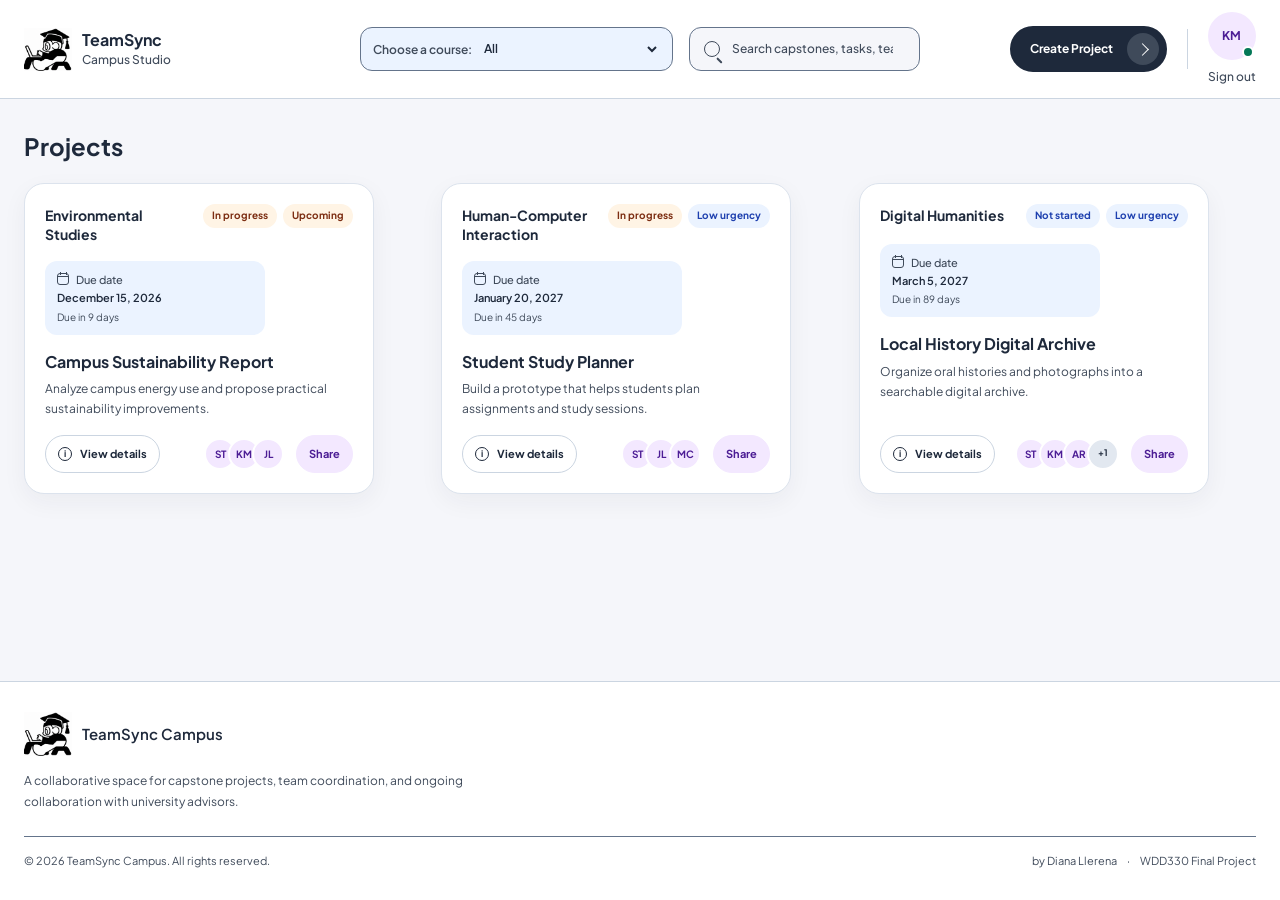
==== src/index.html @ c43d5495 "Set up project structure and render dynamic dashboard cards" ====
<!DOCTYPE html>
<html lang="en">

<head>
   <meta charset="UTF-8">
   <meta name="viewport" content="width=device-width, initial-scale=1.0">
   <title>Home | Team Sync</title>
   <meta name="theme-color" content="#f5f6fa">
   <link rel="preconnect" href="https://fonts.googleapis.com">
   <link rel="preconnect" href="https://fonts.gstatic.com" crossorigin>
   <link href="https://fonts.googleapis.com/css2?family=Plus+Jakarta+Sans:wght@400;500;600;700;800&display=swap"
      rel="stylesheet">
   <link rel="stylesheet" href="css/styles.css">
   <script type="module" src="./js/main.js"></script>
</head>

<body>
   <header class="site-header" id="site-header"></header>

   <main class="site-main" id="main-content"></main>

   <footer class="site-footer" id="site-footer"></footer>
</body>

</html>
---- src/css/styles.css ----
:root {
    color-scheme: light;
    --color-surface: #FFFFFF;
    --color-canvas: #F5F6FA;
    --color-text: #1E293B;
    --color-text-muted: #3F4A5A;
    --color-control-border: #64748B;
    --color-divider: #CBD5E1;
    --color-accent: #1E40AF;
    --color-accent-soft: #EBF3FF;
    --color-avatar: #F3E8FF;
    --color-avatar-text: #4C1D95;
    --color-online: #047857;
    --color-progress-bg: #FFF4E5;
    --color-progress-text: #7C2D12;
    --color-completed-bg: #E6F8F3;
    --color-completed-text: #064E3B;
    --color-review-bg: #FCE8F3;
    --color-review-text: #581C87;
    --color-overdue-bg: #FEE2E2;
    --color-overdue-text: #7F1D1D;
    --font-interface: "Plus Jakarta Sans", sans-serif;
}

* {
    box-sizing: border-box;
}

body {
    display: flex;
    flex-direction: column;
    min-height: 100vh;
    min-height: 100svh;
    margin: 0;
    background: var(--color-canvas);
    color: var(--color-text);
    font-size: 14px;
    line-height: 1.6;
    font-family: var(--font-interface);
}

.site-header {
    color: var(--color-text);
    background: var(--color-surface);
    font-family: var(--font-interface);
    border-bottom: 1px solid var(--color-divider);

    .header-container {
        display: grid;
        grid-template-columns: minmax(190px, 1fr) minmax(320px, 1.8fr) minmax(210px, 1fr);
        align-items: center;
        gap: 24px;
        width: 100%;
        max-width: 1600px;
        min-height: 80px;
        margin: 0 auto;
        padding: 12px 24px;
    }

    .header-left,
    .header-center,
    .header-right,
    .brand-link,
    .brand-info,
    .course-selector,
    .search-bar,
    .btn-primary-pill {
        display: flex;
        align-items: center;
    }

    .brand-link {
        gap: 10px;
        color: var(--color-text);
        text-decoration: none;

        &:focus-visible {
            outline: 3px solid var(--color-accent);
            outline-offset: 3px;
        }
    }

    .brand-logo {
        display: block;
        width: 48px;
        height: 48px;
        flex: 0 0 auto;
        object-fit: contain;
    }

    .brand-info {
        flex-direction: column;
        align-items: flex-start;
        gap: 2px;
    }

    .brand-name {
        color: var(--color-text);
        font-size: 16px;
        font-weight: 700;
        line-height: 1.25;
    }

    .brand-subtitle {
        color: var(--color-text-muted);
        font-size: 12px;
        font-weight: 500;
        line-height: 1.4;
    }

    .header-center {
        min-width: 0;
        gap: 16px;
    }

    .course-selector {
        position: relative;
        flex: 0 0 auto;
        gap: 8px;
        min-height: 44px;
        padding: 0 12px;
        border: 1px solid var(--color-control-border);
        border-radius: 12px;
        background: var(--color-accent-soft);

        label {
            color: var(--color-text-muted);
            font-size: 12px;
            font-weight: 600;
        }

        select {
            max-width: 180px;
            min-height: 40px;
            padding: 0 20px 0 0;
            border: 0;
            color: var(--color-text);
            background: transparent;
            font: 600 12px/1.4 var(--font-interface);
            cursor: pointer;
        }
        
        select:focus {
            outline: none;
        }
    }

    .term-status-dot,
    .online-status-dot {
        display: block;
        width: 9px;
        height: 9px;
        flex: 0 0 auto;
        border: 2px solid var(--color-surface);
        border-radius: 50%;
        background: var(--color-online);
    }

    .search-bar {
        min-width: 0;
        min-height: 44px;
        flex: 1 1 auto;
        gap: 12px;
        padding: 0 14px;
        border: 1px solid var(--color-control-border);
        border-radius: 12px;
        background: var(--color-canvas);

        &:focus-within {
            border-color: var(--color-accent);
            box-shadow: 0 0 0 2px var(--color-accent-soft);
        }

        .icon-search {
            position: relative;
            display: block;
            width: 16px;
            height: 16px;
            flex: 0 0 16px;
            border: 1.8px solid var(--color-text-muted);
            border-radius: 50%;

            &::after {
                position: absolute;
                right: -5px;
                bottom: -3px;
                width: 7px;
                height: 1.8px;
                border-radius: 2px;
                background: var(--color-text-muted);
                content: "";
                transform: rotate(45deg);
                transform-origin: left center;
            }
        }

        input {
            width: 100%;
            min-width: 0;
            min-height: 40px;
            padding: 0;
            border: 0;
            outline: 0;
            color: var(--color-text);
            background: transparent;
            font: 500 12px/1.5 var(--font-interface);

            &::placeholder {
                color: var(--color-text-muted);
                opacity: 1;
            }
        }
    }

    .header-right {
        justify-content: flex-end;
        gap: 20px;
    }

    .btn-primary-pill {
        justify-content: space-between;
        gap: 14px;
        min-height: 46px;
        padding: 5px 6px 5px 18px;
        border: 2px solid var(--color-text);
        border-radius: 999px;
        color: var(--color-surface);
        background: var(--color-text);
        font: 700 12px/1.4 var(--font-interface);
        cursor: pointer;
        transition: background-color 160ms ease, border-color 160ms ease, transform 160ms ease;

        &:hover {
            border-color: #0F172A;
            background: #0F172A;
        }

        &:active {
            transform: translateY(1px);
        }

        &:focus-visible {
            outline: 3px solid var(--color-accent);
            outline-offset: 3px;
        }

        .btn-arrow-circle {
            display: grid;
            width: 32px;
            height: 32px;
            flex: 0 0 32px;
            place-items: center;
            border-radius: 50%;
            background: #3F4A5A;

            .icon-arrow {
                width: 9px;
                height: 9px;
                border-top: 1.8px solid var(--color-surface);
                border-right: 1.8px solid var(--color-surface);
                transform: rotate(45deg);
            }
        }
    }

    .header-divider {
        width: 1px;
        height: 40px;
        background: var(--color-divider);
    }

    .profile-menu-wrapper {
        display: flex;
        flex: 0 0 auto;
        flex-direction: column;
        align-items: center;
        gap: 4px;
    }

    .user-avatar-btn {
        position: relative;
        display: grid;
        width: 48px;
        height: 48px;
        place-items: center;
        padding: 0;
        border: 2px solid transparent;
        border-radius: 50%;
        background: var(--color-avatar);
        cursor: pointer;

        &:focus-visible {
            outline: 3px solid var(--color-accent);
            outline-offset: 3px;
        }
    }

    .avatar-initials {
        color: var(--color-avatar-text);
        font: 700 12px/1 var(--font-interface);
    }

    .online-status-dot {
        position: absolute;
        right: 0;
        bottom: 0;
        width: 12px;
        height: 12px;
    }

    .profile-menu {
        a {
            color: var(--color-text-muted);
            font-size: 12px;
            font-weight: 500;
            line-height: 1.5;
            text-decoration: none;

            &:hover {
                color: var(--color-accent);
                text-decoration: underline;
                text-underline-offset: 3px;
            }

            &:focus-visible {
                outline: 3px solid var(--color-accent);
                outline-offset: 3px;
            }
        }
    }

    @media (max-width: 1000px) {
        .header-container {
            grid-template-columns: minmax(180px, 1fr) auto;
            gap: 12px 20px;
        }

        .header-left {
            grid-column: 1;
            grid-row: 1;
        }

        .header-right {
            grid-column: 2;
            grid-row: 1;
        }

        .header-center {
            grid-column: 1 / -1;
            grid-row: 2;
        }
    }

    @media (max-width: 600px) {
        .header-container {
            grid-template-columns: minmax(0, 1fr) auto;
            gap: 14px 12px;
            padding: 12px 16px;
        }

        .brand-logo {
            width: 42px;
            height: 42px;
        }

        .brand-name {
            font-size: 14px;
        }

        .brand-subtitle {
            font-size: 11px;
        }

        .header-right {
            gap: 10px;
        }

        .btn-primary-pill {
            min-height: 42px;
            gap: 8px;
            padding-left: 12px;
            font-size: 11px;

            .btn-arrow-circle {
                width: 28px;
                height: 28px;
                flex-basis: 28px;
            }
        }

        .header-divider {
            height: 34px;
        }

        .user-avatar-btn {
            width: 42px;
            height: 42px;
        }

        .header-center {
            align-items: stretch;
            flex-direction: column;
            gap: 10px;
        }

        .course-selector {
            align-self: flex-start;
            min-height: 42px;
        }

        .search-bar {
            width: 100%;
        }
    }

    @media (prefers-reduced-motion: reduce) {
        .btn-primary-pill {
            transition: none;
        }
    }
}

.site-footer {
    width: 100%;
    margin-top: auto;
    color: var(--color-text);
    background: var(--color-surface);
    font-family: var(--font-interface);
    border-top: 1px solid var(--color-divider);

    .footer-container {
        width: 100%;
        max-width: 1600px;
        margin: 0 auto;
        padding: 28px 24px 16px;
    }

    .footer-top {
        padding-bottom: 24px;
    }

    .footer-brand {
        display: flex;
        align-items: flex-start;
        flex-direction: column;
        gap: 12px;
    }

    .brand-header {
        display: flex;
        align-items: center;
        gap: 10px;
        min-height: 48px;
        color: var(--color-text);
        font-size: 15px;
        font-weight: 600;
        text-decoration: none;

        &:focus-visible {
            outline: 3px solid var(--color-accent);
            outline-offset: 3px;
        }
    }

    .brand-logo {
        display: block;
        width: 48px;
        height: 48px;
        flex: 0 0 auto;
        object-fit: contain;
    }

    .brand-description {
        max-width: 440px;
        margin: 0;
        color: var(--color-text-muted);
        font-size: 12px;
        font-weight: 400;
        line-height: 1.75;
    }

    .footer-bottom {
        display: flex;
        align-items: center;
        justify-content: space-between;
        gap: 16px;
        min-height: 48px;
        border-top: 1px solid var(--color-control-border);
        color: var(--color-text-muted);
        font-size: 11px;
        font-weight: 400;
        line-height: 1.6;
    }

    .footer-author-info {
        display: flex;
        align-items: center;
        gap: 10px;
        text-align: right;

        .dot {
            color: var(--color-text);
        }
    }

    @media (max-width: 600px) {
        .footer-container {
            padding: 24px 16px 12px;
        }

        .footer-bottom {
            align-items: flex-start;
            flex-direction: column;
            justify-content: center;
            gap: 6px;
            padding: 12px 0;
        }

        .footer-author-info {
            text-align: left;
        }
    }
}

.site-main {
    flex: 1 0 auto;
    width: 100%;
}

.dashboard-view {
    width: 100%;
    max-width: 1320px;
    margin: 0 auto;
    padding: 32px 24px 48px;

    .dashboard-view__title {
        margin: 0 0 20px;
        color: var(--color-text);
        font-size: 24px;
        font-weight: 700;
        line-height: 1.3;
    }

    .project-grid {
        display: grid;
        grid-template-columns: repeat(auto-fit, minmax(min(100%, 350px), 1fr));
        align-items: stretch;
        gap: 20px;
    }

    @media (max-width: 600px) {
        padding: 24px 16px 36px;

        .dashboard-view__title {
            margin-bottom: 16px;
            font-size: 21px;
        }

        .project-grid {
            grid-template-columns: minmax(0, 1fr);
            gap: 14px;
        }
    }
}

.project-card {
    display: flex;
    max-width: 350px;
    min-height: 300px;
    flex-direction: column;
    gap: 16px;
    padding: 20px;
    border: 1px solid #DCE3ED;
    border-radius: 20px;
    background: var(--color-surface);
    box-shadow: 0 8px 24px rgb(30 41 59 / 5%);
    font-family: var(--font-interface);
    transition: border-color 160ms ease, box-shadow 160ms ease, transform 160ms ease;

    &:hover {
        border-color: #B8C5D8;
        box-shadow: 0 12px 28px rgb(30 41 59 / 9%);
        transform: translateY(-2px);
    }

    .project-card__header {
        display: flex;
        align-items: flex-start;
        justify-content: space-between;
        gap: 10px;
    }

    .project-card__course {
        min-width: 0;
        margin: 2px 0 0;
        color: var(--color-text);
        font-size: 14px;
        font-weight: 700;
        line-height: 1.4;
        overflow-wrap: anywhere;
    }

    .project-card__badges {
        display: flex;
        flex: 0 0 auto;
        flex-wrap: wrap;
        justify-content: flex-end;
        gap: 6px;
    }

    .project-badge {
        display: inline-flex;
        min-height: 24px;
        align-items: center;
        justify-content: center;
        padding: 3px 9px;
        border-radius: 999px;
        font-size: 10px;
        font-weight: 700;
        line-height: 1.3;
        white-space: nowrap;

        &.project-badge--progress {
            color: var(--color-progress-text);
            background: var(--color-progress-bg);
        }

        &.project-badge--pending,
        &.project-badge--low {
            color: #1E40AF;
            background: var(--color-accent-soft);
        }

        &.project-badge--completed {
            color: var(--color-completed-text);
            background: var(--color-completed-bg);
        }

        &.project-badge--review {
            color: var(--color-review-text);
            background: var(--color-review-bg);
        }

        &.project-badge--closed {
            color: #334155;
            background: #E2E8F0;
        }

        &.project-badge--overdue,
        &.project-badge--urgent {
            color: var(--color-overdue-text);
            background: var(--color-overdue-bg);
        }

        &.project-badge--upcoming {
            color: var(--color-progress-text);
            background: var(--color-progress-bg);
        }
    }

    .project-card__deadline {
        display: flex;
        width: min(100%, 220px);
        flex-direction: column;
        gap: 3px;
        padding: 11px 12px;
        border-radius: 12px;
        background: var(--color-accent-soft);
    }

    .project-card__deadline-label {
        display: flex;
        align-items: center;
        gap: 7px;
        color: var(--color-text-muted);
        font-size: 11px;
        font-weight: 500;
        line-height: 1.4;
    }

    .project-card__calendar-icon {
        position: relative;
        width: 12px;
        height: 12px;
        flex: 0 0 12px;
        border: 1px solid var(--color-text-muted);
        border-radius: 3px;

        &::before {
            position: absolute;
            top: 2px;
            right: 0;
            left: 0;
            border-top: 1px solid var(--color-text-muted);
            content: "";
        }

        &::after {
            position: absolute;
            top: -2px;
            left: 2px;
            width: 5px;
            height: 3px;
            border-right: 1px solid var(--color-text-muted);
            border-left: 1px solid var(--color-text-muted);
            content: "";
        }
    }

    .project-card__deadline-date {
        color: var(--color-text);
        font-size: 11px;
        font-weight: 600;
        line-height: 1.5;
    }

    .project-card__deadline-relative {
        color: var(--color-text-muted);
        font-size: 10px;
        line-height: 1.4;
        overflow-wrap: anywhere;
    }

    .project-card__content {
        display: flex;
        flex-direction: column;
        gap: 6px;
    }

    .project-card__title {
        margin: 0;
        color: var(--color-text);
        font-size: 16px;
        font-weight: 700;
        line-height: 1.4;
        overflow-wrap: anywhere;
    }

    .project-card__summary {
        display: -webkit-box;
        overflow: hidden;
        margin: 0;
        color: var(--color-text-muted);
        font-size: 12px;
        line-height: 1.65;
        overflow-wrap: anywhere;
        -webkit-box-orient: vertical;
        -webkit-line-clamp: 2;
    }

    .project-card__footer,
    .project-card__footer-actions,
    .project-card__team {
        display: flex;
        align-items: center;
    }

    .project-card__footer {
        justify-content: space-between;
        gap: 12px;
        margin-top: auto;
    }

    .project-card__footer-actions {
        min-width: 0;
        justify-content: flex-end;
        gap: 12px;
    }

    .project-card__details,
    .project-card__share {
        display: inline-flex;
        min-height: 38px;
        align-items: center;
        justify-content: center;
        gap: 8px;
        padding: 0 12px;
        border: 1px solid #CBD5E1;
        border-radius: 999px;
        color: var(--color-text);
        background: var(--color-surface);
        font: 700 11px/1.4 var(--font-interface);
        white-space: nowrap;
        cursor: pointer;

        &:hover {
            border-color: var(--color-accent);
            background: var(--color-accent-soft);
        }

        &:focus-visible {
            outline: 3px solid var(--color-accent);
            outline-offset: 3px;
        }
    }

    .project-card__info-icon {
        display: inline-grid;
        width: 14px;
        height: 14px;
        place-items: center;
        border: 1px solid currentColor;
        border-radius: 50%;
        font-size: 9px;
        font-weight: 700;
        line-height: 1;
    }

    .project-card__team {
        min-width: 0;
        padding-left: 8px;

        .project-card__avatar {
            position: relative;
            display: grid;
            width: 32px;
            height: 32px;
            flex: 0 0 32px;
            place-items: center;
            margin-left: -8px;
            border: 2px solid var(--color-surface);
            border-radius: 50%;
            color: var(--color-avatar-text);
            background: var(--color-avatar);
            font-size: 10px;
            font-weight: 700;
        }

        .project-card__avatar--more {
            color: var(--color-text);
            background: #E2E8F0;
            font-size: 9px;
        }
    }

    .project-card__share {
        border-color: var(--color-avatar);
        color: var(--color-avatar-text);
        background: var(--color-avatar);

        &:hover {
            border-color: #D8B4FE;
            background: #E9D5FF;
        }
    }

    @media (max-width: 420px) {
        min-height: 0;
        gap: 14px;
        padding: 16px;

        .project-card__header {
            flex-direction: column;
        }

        .project-card__badges {
            justify-content: flex-start;
        }

        .project-card__footer {
            align-items: flex-start;
            flex-direction: column;
        }

        .project-card__footer-actions {
            width: 100%;
            justify-content: space-between;
        }
    }

    @media (prefers-reduced-motion: reduce) {
        transition: none;

        &:hover {
            transform: none;
        }
    }
}
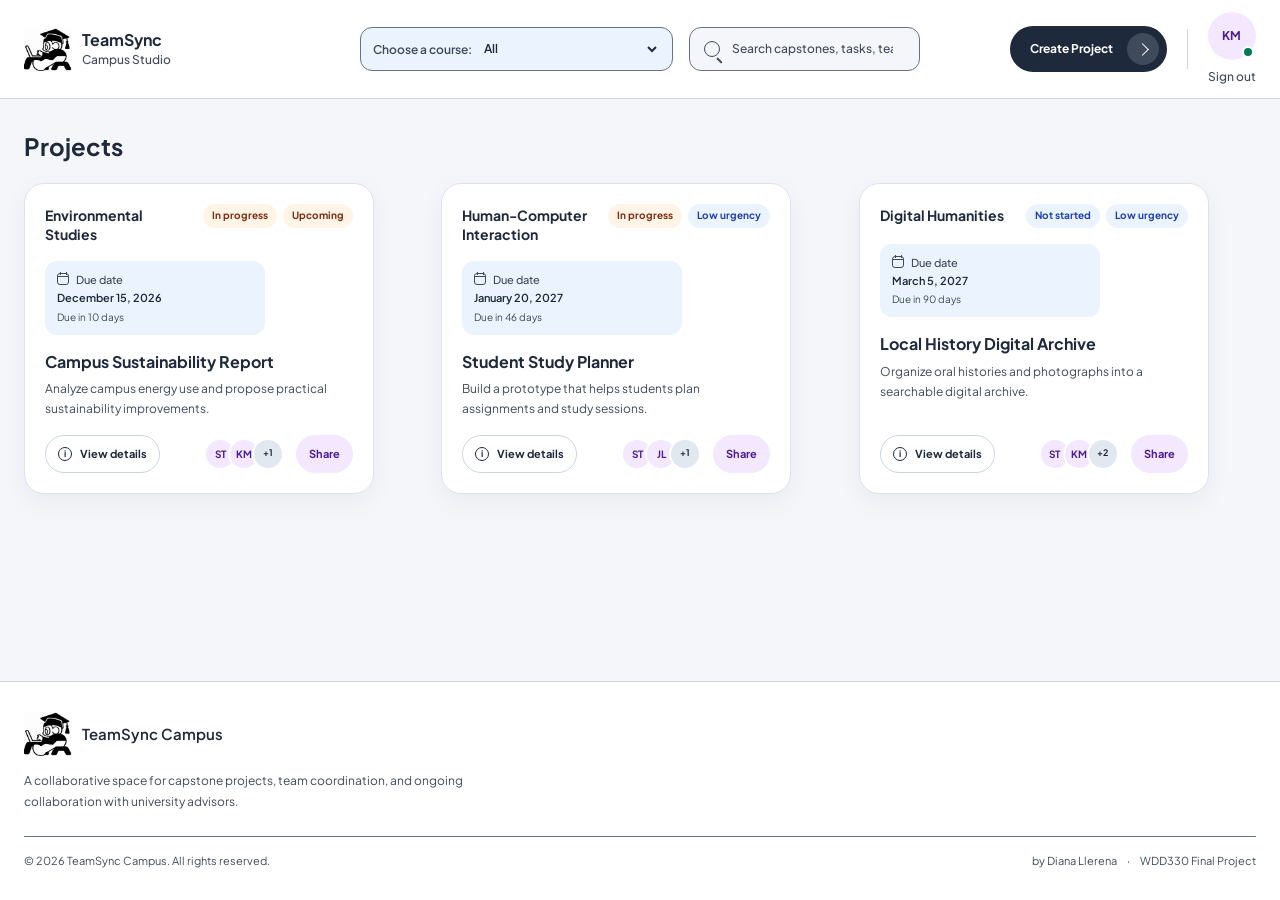
==== commit 6c1068eb: "Adding main classes and styles, re organizing folder" ====
--- a/src/index.html
+++ b/src/index.html
@@ -19,6 +19,7 @@
 
    <main class="site-main" id="main-content"></main>
 
+   <div id="dialog-root"></div>
    <footer class="site-footer" id="site-footer"></footer>
 </body>
 
--- a/src/css/styles.css
+++ b/src/css/styles.css
@@ -139,7 +139,7 @@
             font: 600 12px/1.4 var(--font-interface);
             cursor: pointer;
         }
-        
+
         select:focus {
             outline: none;
         }
@@ -744,6 +744,7 @@
         font-size: 12px;
         line-height: 1.65;
         overflow-wrap: anywhere;
+        line-clamp: 2;
         -webkit-box-orient: vertical;
         -webkit-line-clamp: 2;
     }
@@ -875,4 +876,984 @@
             transform: none;
         }
     }
+}
+
+.project-view {
+    width: 100%;
+    max-width: 1120px;
+    margin: 0 auto;
+    padding: 28px 24px 48px;
+    color: var(--color-text);
+    font-family: var(--font-interface);
+
+    .project-view__navigation {
+        margin-bottom: 20px;
+    }
+
+    .project-view__back {
+        min-height: 40px;
+        padding: 0 14px;
+        border: 1px solid var(--color-control-border);
+        border-radius: 999px;
+        color: var(--color-text);
+        background: var(--color-surface);
+        font: 600 12px/1.4 var(--font-interface);
+        cursor: pointer;
+
+        &:hover {
+            background: var(--color-accent-soft);
+        }
+
+        &:focus-visible {
+            outline: 3px solid var(--color-accent);
+            outline-offset: 3px;
+        }
+    }
+
+    .project-view__header,
+    .project-view__header-actions,
+    .project-section__header,
+    .project-overview__progress-heading {
+        display: flex;
+        align-items: center;
+        justify-content: space-between;
+        gap: 16px;
+    }
+
+    .project-view__header {
+        align-items: flex-start;
+        padding: 24px;
+        border: 1px solid #DCE3ED;
+        border-radius: 16px;
+        background: var(--color-surface);
+        box-shadow: 0 8px 24px rgb(30 41 59 / 5%);
+    }
+
+    .project-view__identity {
+        min-width: 0;
+    }
+
+    .project-view__course {
+        margin: 0 0 6px;
+        color: var(--color-accent);
+        font-size: 12px;
+        font-weight: 700;
+    }
+
+    .project-view__title {
+        margin: 0;
+        font-size: 25px;
+        font-weight: 700;
+        line-height: 1.3;
+        overflow-wrap: anywhere;
+    }
+
+    .project-view__summary {
+        max-width: 720px;
+        margin: 8px 0 0;
+        color: var(--color-text-muted);
+        font-size: 13px;
+        line-height: 1.65;
+    }
+
+    .project-view__header-actions {
+        flex: 0 0 auto;
+        flex-direction: column;
+        align-items: flex-end;
+    }
+
+    .project-view__status,
+    .milestone-card__status {
+        display: inline-flex;
+        min-height: 28px;
+        align-items: center;
+        padding: 4px 10px;
+        border-radius: 999px;
+        color: var(--color-progress-text);
+        background: var(--color-progress-bg);
+        font-size: 11px;
+        font-weight: 700;
+        line-height: 1.4;
+    }
+
+    .project-view__share,
+    .project-section__header button {
+        min-height: 40px;
+        padding: 0 14px;
+        border: 1px solid var(--color-text);
+        border-radius: 999px;
+        color: var(--color-surface);
+        background: var(--color-text);
+        font: 700 12px/1.4 var(--font-interface);
+        cursor: pointer;
+
+        &:hover {
+            border-color: #0F172A;
+            background: #0F172A;
+        }
+
+        &:focus-visible {
+            outline: 3px solid var(--color-accent);
+            outline-offset: 3px;
+        }
+    }
+
+    .project-overview {
+        display: grid;
+        grid-template-columns: minmax(180px, 0.7fr) minmax(260px, 1.3fr);
+        gap: 16px;
+        margin: 16px 0 28px;
+    }
+
+    .project-overview__deadline,
+    .project-overview__progress {
+        min-width: 0;
+        padding: 18px;
+        border: 1px solid #DCE3ED;
+        border-radius: 14px;
+        background: var(--color-surface);
+    }
+
+    .project-overview__deadline {
+        display: flex;
+        flex-direction: column;
+        justify-content: center;
+        gap: 6px;
+
+        strong {
+            font-size: 14px;
+        }
+    }
+
+    .project-overview__label {
+        color: var(--color-text-muted);
+        font-size: 11px;
+        font-weight: 600;
+    }
+
+    .project-overview__progress-heading {
+        margin-bottom: 10px;
+
+        h2 {
+            margin: 0;
+            font-size: 13px;
+        }
+
+        span {
+            color: var(--color-accent);
+            font-size: 13px;
+            font-weight: 700;
+        }
+    }
+
+    .project-overview__progress progress {
+        display: block;
+        width: 100%;
+        height: 10px;
+        overflow: hidden;
+        border: 0;
+        border-radius: 999px;
+        background: #E2E8F0;
+        accent-color: var(--color-accent);
+
+        &::-webkit-progress-bar {
+            border-radius: 999px;
+            background: #E2E8F0;
+        }
+
+        &::-webkit-progress-value {
+            border-radius: 999px;
+            background: var(--color-accent);
+        }
+
+        &::-moz-progress-bar {
+            border-radius: 999px;
+            background: var(--color-accent);
+        }
+    }
+
+    .project-section {
+        margin-top: 28px;
+    }
+
+    .project-section__header {
+        margin-bottom: 14px;
+
+        h2 {
+            margin: 0;
+            font-size: 18px;
+            line-height: 1.4;
+        }
+
+        p {
+            margin: 4px 0 0;
+            color: var(--color-text-muted);
+            font-size: 12px;
+            line-height: 1.5;
+        }
+    }
+
+    .milestone-list,
+    .resource-list,
+    .project-team-list {
+        display: grid;
+        gap: 12px;
+        margin: 0;
+        padding: 0;
+        list-style: none;
+    }
+
+    .milestone-card {
+        min-width: 0;
+        padding: 18px;
+        border: 1px solid #DCE3ED;
+        border-radius: 14px;
+        background: var(--color-surface);
+    }
+
+    .milestone-card__header {
+        display: flex;
+        align-items: flex-start;
+        justify-content: space-between;
+        gap: 12px;
+
+        h3 {
+            margin: 0;
+            font-size: 14px;
+            line-height: 1.45;
+        }
+
+        p {
+            margin: 4px 0 0;
+            color: var(--color-text-muted);
+            font-size: 12px;
+            line-height: 1.5;
+        }
+    }
+
+    .milestone-card__meta {
+        display: flex;
+        flex-wrap: wrap;
+        gap: 6px 20px;
+        margin: 12px 0;
+        color: var(--color-text-muted);
+        font-size: 11px;
+    }
+
+    .milestone-card__add-task {
+        min-height: 34px;
+        margin-bottom: 10px;
+        padding: 0 12px;
+        border: 1px solid var(--color-control-border);
+        border-radius: 999px;
+        color: var(--color-text);
+        background: var(--color-surface);
+        font: 600 11px/1.4 var(--font-interface);
+        cursor: pointer;
+
+        &:hover {
+            background: var(--color-accent-soft);
+        }
+
+        &:focus-visible {
+            outline: 3px solid var(--color-accent);
+            outline-offset: 3px;
+        }
+    }
+
+    .milestone-card__remove,
+    .project-task__remove,
+    .resource-list__item button {
+        min-height: 32px;
+        padding: 0 10px;
+        border: 1px solid var(--color-control-border);
+        border-radius: 999px;
+        color: var(--color-text-muted);
+        background: var(--color-surface);
+        font: 600 10px/1.4 var(--font-interface);
+        cursor: pointer;
+
+        &:hover {
+            border-color: var(--color-overdue-text);
+            color: var(--color-overdue-text);
+            background: var(--color-overdue-bg);
+        }
+
+        &:focus-visible {
+            outline: 3px solid var(--color-accent);
+            outline-offset: 2px;
+        }
+    }
+
+    .project-task-list {
+        display: grid;
+        gap: 1px;
+        margin: 0;
+        padding: 0;
+        overflow: hidden;
+        border: 1px solid var(--color-divider);
+        border-radius: 10px;
+        list-style: none;
+    }
+
+    .project-task {
+        display: grid;
+        grid-template-columns: minmax(140px, 1.5fr) minmax(100px, 1fr) minmax(120px, 1fr) auto auto;
+        align-items: center;
+        gap: 12px;
+        min-width: 0;
+        padding: 11px 12px;
+        background: #F8FAFC;
+        font-size: 11px;
+
+        &+& {
+            border-top: 1px solid var(--color-divider);
+        }
+    }
+
+    .project-task__title {
+        display: flex;
+        align-items: flex-start;
+        gap: 8px;
+        color: var(--color-text);
+        font-weight: 600;
+        overflow-wrap: anywhere;
+
+        input {
+            width: 16px;
+            height: 16px;
+            flex: 0 0 16px;
+            margin: 0;
+            accent-color: var(--color-online);
+            cursor: pointer;
+
+            &:focus-visible {
+                outline: 3px solid var(--color-accent);
+                outline-offset: 2px;
+            }
+        }
+    }
+
+    .project-task__assignee,
+    .project-task__date {
+        color: var(--color-text-muted);
+    }
+
+    .project-task__status {
+        color: var(--color-completed-text);
+        font-weight: 700;
+    }
+
+    .resource-list {
+        grid-template-columns: repeat(auto-fit, minmax(min(100%, 240px), 1fr));
+
+        .resource-list__item {
+            display: flex;
+            align-items: center;
+            justify-content: space-between;
+            gap: 12px;
+            min-width: 0;
+            padding: 14px 16px;
+            border: 1px solid #DCE3ED;
+            border-radius: 12px;
+            background: var(--color-surface);
+            font-size: 12px;
+            overflow-wrap: anywhere;
+        }
+
+        a {
+            min-width: 0;
+            flex: 1 1 auto;
+            color: var(--color-accent);
+            font-weight: 600;
+            text-underline-offset: 3px;
+
+            &:hover {
+                color: #1E3A8A;
+            }
+
+            &:focus-visible {
+                outline: 3px solid var(--color-accent);
+                outline-offset: 3px;
+            }
+        }
+    }
+
+    .project-team-list {
+        grid-template-columns: repeat(auto-fit, minmax(min(100%, 200px), 1fr));
+    }
+
+    .project-team-member {
+        display: flex;
+        align-items: center;
+        gap: 10px;
+        min-height: 56px;
+        padding: 10px 12px;
+        border: 1px solid #DCE3ED;
+        border-radius: 12px;
+        background: var(--color-surface);
+        font-size: 12px;
+        font-weight: 600;
+
+        .project-team-member__details {
+            display: grid;
+            min-width: 0;
+            flex: 1 1 auto;
+            gap: 2px;
+        }
+
+        .project-team-member__availability {
+            color: var(--color-text-muted);
+            font-size: 10px;
+            font-weight: 400;
+            overflow-wrap: anywhere;
+        }
+
+        button {
+            min-height: 32px;
+            padding: 0 10px;
+            border: 1px solid var(--color-control-border);
+            border-radius: 999px;
+            color: var(--color-text);
+            background: var(--color-surface);
+            font: 600 10px/1.4 var(--font-interface);
+            cursor: pointer;
+
+            &:focus-visible {
+                outline: 3px solid var(--color-accent);
+                outline-offset: 2px;
+            }
+        }
+    }
+
+    .project-team-member__initials {
+        display: grid;
+        width: 34px;
+        height: 34px;
+        flex: 0 0 34px;
+        place-items: center;
+        border-radius: 50%;
+        color: var(--color-avatar-text);
+        background: var(--color-avatar);
+        font-size: 10px;
+    }
+
+    .contribution-list {
+        display: grid;
+        grid-template-columns: repeat(auto-fit, minmax(min(100%, 220px), 1fr));
+        gap: 10px;
+    }
+
+    .contribution-item {
+        display: flex;
+        align-items: center;
+        justify-content: space-between;
+        gap: 12px;
+        min-width: 0;
+        padding: 14px 16px;
+        border: 1px solid #DCE3ED;
+        border-radius: 12px;
+        background: var(--color-surface);
+        font-size: 11px;
+    }
+
+    .contribution-item__member {
+        color: var(--color-text);
+        font-weight: 700;
+    }
+
+    .contribution-item__count {
+        color: var(--color-text-muted);
+        text-align: right;
+    }
+
+    @media (max-width: 700px) {
+        padding: 22px 16px 36px;
+
+        .project-view__header {
+            flex-direction: column;
+            padding: 18px;
+        }
+
+        .project-view__title {
+            font-size: 21px;
+        }
+
+        .project-view__header-actions {
+            width: 100%;
+            align-items: flex-start;
+            flex-direction: row;
+            justify-content: space-between;
+        }
+
+        .project-overview {
+            grid-template-columns: minmax(0, 1fr);
+        }
+
+        .project-task {
+            grid-template-columns: minmax(0, 1fr) auto;
+            gap: 6px 12px;
+        }
+
+        .project-task__assignee,
+        .project-task__date {
+            grid-row: 2;
+        }
+
+        .project-task__status {
+            grid-column: 2;
+            grid-row: 1;
+        }
+
+        .project-task__remove {
+            grid-column: 2;
+            grid-row: 2;
+        }
+    }
+
+    @media (max-width: 420px) {
+        .project-section__header {
+            align-items: flex-start;
+            flex-direction: column;
+        }
+
+        .milestone-card {
+            padding: 14px;
+        }
+
+        .milestone-card__header {
+            flex-direction: column;
+        }
+    }
+}
+
+.app-dialog {
+    width: min(100% - 32px, 460px);
+    max-height: min(90vh, 720px);
+    padding: 0;
+    overflow: auto;
+    border: 1px solid var(--color-divider);
+    border-radius: 16px;
+    color: var(--color-text);
+    background: var(--color-surface);
+    box-shadow: 0 24px 64px rgb(15 23 42 / 25%);
+    font-family: var(--font-interface);
+
+    &::backdrop {
+        background: rgb(15 23 42 / 55%);
+    }
+
+    .app-dialog__form {
+        display: grid;
+        gap: 18px;
+        padding: 22px;
+    }
+
+    .app-dialog__header,
+    .app-dialog__actions {
+        display: flex;
+        align-items: center;
+        justify-content: space-between;
+        gap: 12px;
+    }
+
+    .app-dialog__header h2 {
+        margin: 0;
+        font-size: 18px;
+        line-height: 1.4;
+    }
+
+    .app-dialog__close {
+        display: grid;
+        width: 36px;
+        height: 36px;
+        flex: 0 0 36px;
+        place-items: center;
+        border: 1px solid var(--color-divider);
+        border-radius: 50%;
+        color: var(--color-text);
+        background: var(--color-surface);
+        font-size: 20px;
+        cursor: pointer;
+    }
+
+    .app-dialog__field {
+        display: grid;
+        gap: 6px;
+        color: var(--color-text);
+        font-size: 12px;
+        font-weight: 600;
+
+        input,
+        select,
+        textarea {
+            width: 100%;
+            min-height: 42px;
+            padding: 9px 11px;
+            border: 1px solid var(--color-control-border);
+            border-radius: 8px;
+            color: var(--color-text);
+            background: var(--color-surface);
+            font: 400 13px/1.5 var(--font-interface);
+
+            &:focus-visible {
+                outline: 3px solid var(--color-accent);
+                outline-offset: 2px;
+            }
+        }
+
+        textarea {
+            resize: vertical;
+        }
+    }
+
+    .app-dialog__actions {
+        justify-content: flex-end;
+        padding-top: 4px;
+    }
+
+    .app-dialog__cancel,
+    .app-dialog__submit {
+        min-height: 40px;
+        padding: 0 14px;
+        border: 1px solid var(--color-control-border);
+        border-radius: 999px;
+        color: var(--color-text);
+        background: var(--color-surface);
+        font: 700 12px/1.4 var(--font-interface);
+        cursor: pointer;
+
+        &:focus-visible {
+            outline: 3px solid var(--color-accent);
+            outline-offset: 3px;
+        }
+    }
+
+    .app-dialog__submit {
+        border-color: var(--color-text);
+        color: var(--color-surface);
+        background: var(--color-text);
+    }
+}
+
+.project-task-list.is-hidden,
+.project-task-list[hidden] {
+    display: none !important;
+}
+
+/* ==========================================
+   HEADER DE MILESTONE Y BOTÓN TOGGLE
+   ========================================== */
+.milestone-card__header {
+    display: flex;
+    align-items: flex-start;
+    justify-content: space-between;
+    gap: 16px;
+    position: relative;
+}
+
+/* Agrupamos título/descripción a la izquierda para empujar los controles a la derecha */
+.milestone-card__header>div:first-child {
+    flex: 1 1 auto;
+    min-width: 0;
+}
+
+.milestone-card__header h3 {
+    margin: 0;
+    font-size: 15px;
+    font-weight: 700;
+    line-height: 1.4;
+}
+
+.milestone-card__header p {
+    margin: 4px 0 0;
+    color: var(--color-text-muted);
+    font-size: 12px;
+    line-height: 1.5;
+}
+
+/* Alineación a la derecha del botón y la etiqueta de estado */
+.milestone-card__header-actions {
+    display: flex;
+    align-items: center;
+    gap: 10px;
+    flex-shrink: 0;
+}
+
+/* --- Botón Toggle Estilizado y Elegante --- */
+.milestone-card__toggle {
+    display: inline-flex;
+    align-items: center;
+    justify-content: center;
+    width: 32px;
+    height: 32px;
+    padding: 0;
+    border: 1px solid var(--color-divider);
+    border-radius: 8px;
+    background: var(--color-surface);
+    color: var(--color-text-muted);
+    cursor: pointer;
+    outline: none;
+    transition: all 200ms cubic-bezier(0.4, 0, 0.2, 1);
+
+    &:hover {
+        border-color: var(--color-control-border);
+        background: var(--color-accent-soft);
+        color: var(--color-accent);
+        transform: translateY(-1px);
+    }
+
+    &:active {
+        transform: translateY(0);
+    }
+
+    &:focus-visible {
+        outline: 2px solid var(--color-accent);
+        outline-offset: 2px;
+    }
+}
+
+/* Icono de la flecha con rotación suave */
+.milestone-card__toggle .chevron-icon {
+    display: inline-block;
+    font-size: 10px;
+    line-height: 1;
+    transition: transform 250ms cubic-bezier(0.4, 0, 0.2, 1);
+}
+
+/* Rotación cuando está colapsado */
+.milestone-card__toggle.is-collapsed .chevron-icon {
+    transform: rotate(-90deg);
+    transition: transform 0.2s ease;
+}
+
+
+
+/* ==========================================
+   LISTA DE TAREAS Y FILAS ESTÁTICAS
+   ========================================== */
+.project-task-list {
+    display: flex;
+    flex-direction: column;
+    margin: 12px 0 0;
+    padding: 0;
+    overflow: hidden;
+    border: 1px solid var(--color-divider);
+    border-radius: 10px;
+    list-style: none;
+    max-height: 1000px;
+    opacity: 1;
+    transition: max-height 300ms cubic-bezier(0.4, 0, 0.2, 1),
+        opacity 250ms ease,
+        margin 300ms ease,
+        border-color 250ms ease;
+}
+
+.project-task-list.is-hidden,
+.project-task-list[hidden] {
+    display: flex !important;
+    max-height: 0 !important;
+    opacity: 0 !important;
+    margin-top: 0 !important;
+    border-color: transparent !important;
+    pointer-events: none;
+}
+
+.project-task {
+    display: flex;
+    align-items: center;
+    gap: 16px;
+    width: 100%;
+    padding: 10px 16px;
+    background: var(--color-surface);
+    font-size: 12px;
+    box-sizing: border-box;
+    transition: background-color 150ms ease;
+
+    &:hover {
+        background: #F8FAFC;
+    }
+
+    &+& {
+        border-top: 1px solid var(--color-divider);
+    }
+}
+
+.project-task__checkbox {
+    order: 1;
+    appearance: none;
+    -webkit-appearance: none;
+    flex: 0 0 16px;
+    width: 16px;
+    height: 16px;
+    margin: 0;
+    border: 1.5px solid var(--color-control-border);
+    border-radius: 4px;
+    background-color: var(--color-surface);
+    cursor: pointer;
+    display: grid;
+    place-content: center;
+    transition: all 150ms ease;
+
+    &::before {
+        content: "";
+        width: 9px;
+        height: 5px;
+        border-left: 2px solid #FFFFFF;
+        border-bottom: 2px solid #FFFFFF;
+        transform: rotate(-45deg) scale(0) translate(1px, -1px);
+        transition: transform 120ms ease-in-out;
+    }
+
+    &:hover {
+        border-color: var(--color-accent);
+        background-color: var(--color-accent-soft);
+    }
+
+    &:checked {
+        border-color: var(--color-accent);
+        background-color: var(--color-accent);
+
+        &::before {
+            transform: rotate(-45deg) scale(1) translate(1px, -1px);
+        }
+    }
+
+    &:focus-visible {
+        outline: 2px solid var(--color-accent);
+        outline-offset: 2px;
+    }
+}
+
+.project-task__title {
+    order: 2;
+    flex: 1 1 auto;
+    min-width: 0;
+    color: var(--color-text);
+    font-size: 12.5px;
+    font-weight: 600;
+    line-height: 1.4;
+    overflow: hidden;
+    text-overflow: ellipsis;
+    white-space: nowrap;
+}
+
+.project-task:has(.project-task__checkbox:checked) .project-task__title {
+    color: var(--color-text-muted);
+    text-decoration: line-through;
+}
+
+.project-task__assignee {
+    order: 3;
+    flex: 0 0 120px;
+    width: 120px;
+    color: var(--color-text-muted);
+    font-size: 11.5px;
+    overflow: hidden;
+    text-overflow: ellipsis;
+    white-space: nowrap;
+}
+
+.project-task__date {
+    order: 4;
+    flex: 0 0 110px;
+    width: 110px;
+    color: var(--color-text-muted);
+    font-size: 11.5px;
+    white-space: nowrap;
+}
+
+.project-task__btn {
+    display: inline-flex;
+    align-items: center;
+    justify-content: center;
+    width: 26px;
+    height: 26px;
+    padding: 0;
+    border: 1px solid transparent;
+    border-radius: 6px;
+    background: transparent;
+    color: var(--color-text-muted);
+    cursor: pointer;
+    transition: all 150ms ease;
+
+    svg {
+        display: block;
+        transition: stroke 150ms ease, transform 150ms ease;
+    }
+
+    &:focus-visible {
+        outline: 2px solid var(--color-accent);
+        outline-offset: 1px;
+    }
+}
+
+.project-task__btn--edit {
+    &:hover {
+        color: var(--color-accent);
+        border-color: #CBD5E1;
+        background: var(--color-accent-soft);
+
+        svg {
+            transform: scale(1.08);
+        }
+    }
+}
+
+.project-task__btn--delete {
+    &:hover {
+        color: var(--color-overdue-text);
+        border-color: #FECACA;
+        background: var(--color-overdue-bg);
+
+        svg {
+            transform: scale(1.08);
+        }
+    }
+}
+
+/* ==========================================
+   FILA DE TAREA EN GRID (Alinear íconos al final)
+   ========================================== */
+.project-task {
+    display: grid !important;
+    /* Columna 1: Checkbox
+       Columna 2: Título
+       Columna 3: Asignado
+       Columna 4: Fecha
+       Columna 5: Estado
+       Columna 6: Íconos Editar / Borrar */
+    grid-template-columns: 20px minmax(180px, 1fr) 120px 110px 85px 56px !important;
+    align-items: center;
+    gap: 16px;
+    width: 100%;
+    padding: 10px 16px;
+    background: var(--color-surface);
+    font-size: 12px;
+    box-sizing: border-box;
+
+    & + & {
+        border-top: 1px solid var(--color-divider);
+    }
+}
+
+.project-task__status {
+    order: 5;
+    flex: 0 0 85px;
+    width: 85px;
+    text-align: right;
+    font-size: 11px;
+    font-weight: 700;
+    color: var(--color-completed-text);
+    white-space: nowrap;
+}
+
+.project-task__actions {
+    order: 6;
+    flex: 0 0 56px;
+    display: flex;
+    align-items: center;
+    justify-content: flex-end;
+    gap: 4px;
+    margin-left: 8px;
 }
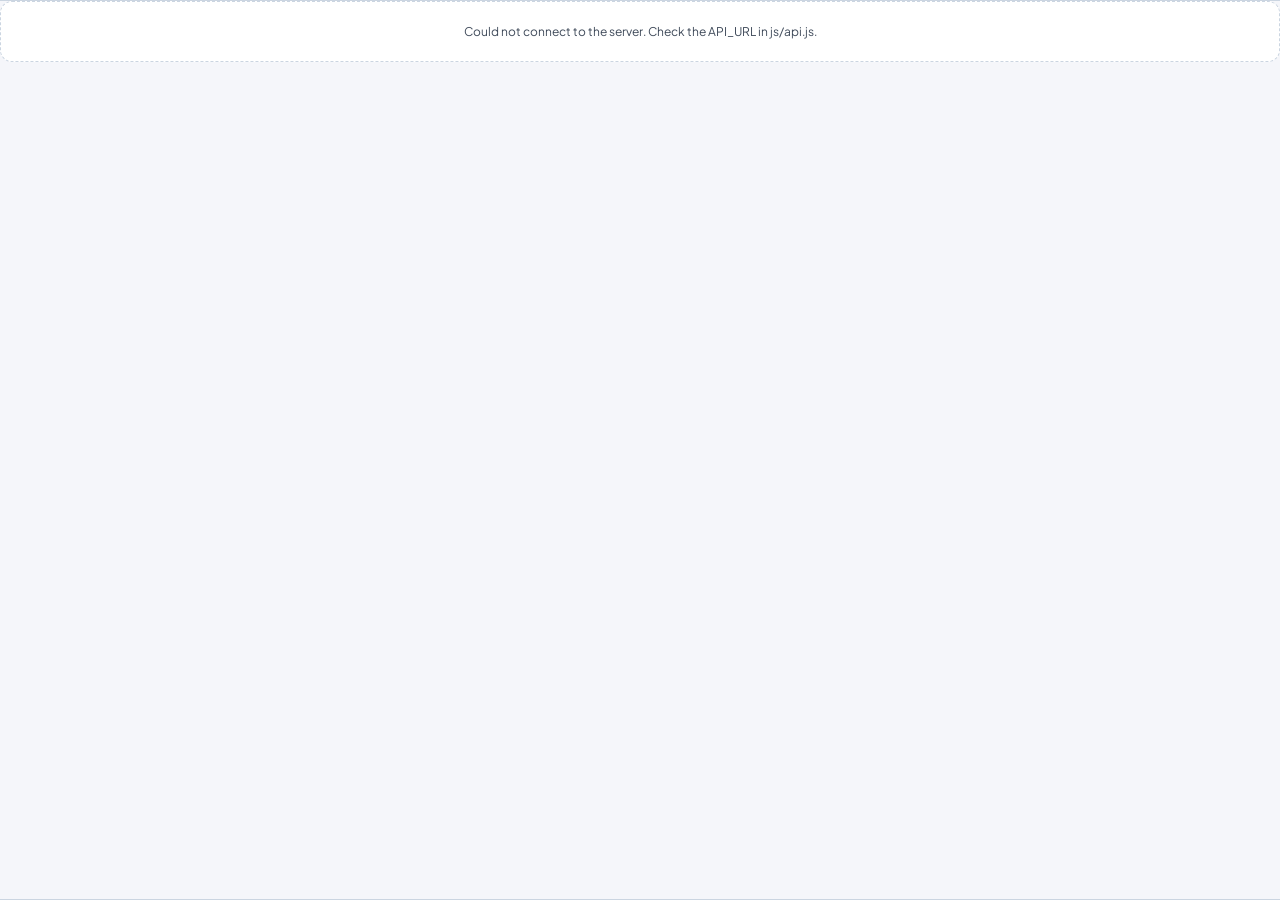
==== commit 61285ac9: "Refactoring js files, unifying css styles, deleted non used functions, dleting folders for better un" ====
--- a/src/index.html
+++ b/src/index.html
@@ -19,7 +19,7 @@
 
    <main class="site-main" id="main-content"></main>
 
-   <div id="dialog-root"></div>
+   <dialog id="dialog-root"></dialog>
    <footer class="site-footer" id="site-footer"></footer>
 </body>
 
--- a/src/css/styles.css
+++ b/src/css/styles.css
@@ -26,6 +26,85 @@
     box-sizing: border-box;
 }
 
+[hidden] {
+    display: none !important;
+}
+
+@keyframes fade-up {
+    from {
+        opacity: 0;
+        transform: translateY(12px);
+    }
+
+    to {
+        opacity: 1;
+        transform: none;
+    }
+}
+
+@keyframes fade-in {
+    from {
+        opacity: 0;
+    }
+
+    to {
+        opacity: 1;
+    }
+}
+
+@keyframes dialog-in {
+    from {
+        opacity: 0;
+        transform: translateY(14px) scale(0.97);
+    }
+
+    to {
+        opacity: 1;
+        transform: none;
+    }
+}
+
+@keyframes highlight-flash {
+    from {
+        background-color: var(--color-accent-soft);
+        box-shadow: 0 0 0 3px var(--color-accent-soft);
+    }
+}
+
+@keyframes toast-in {
+    from {
+        opacity: 0;
+        transform: translateY(12px);
+    }
+
+    to {
+        opacity: 1;
+        transform: none;
+    }
+}
+
+@keyframes toast-out {
+    to {
+        opacity: 0;
+        transform: translateY(8px);
+    }
+}
+
+.is-new {
+    animation: highlight-flash 1.4s ease;
+}
+
+@media (prefers-reduced-motion: reduce) {
+
+    *,
+    *::before,
+    *::after {
+        animation-duration: 0.01ms !important;
+        animation-iteration-count: 1 !important;
+        transition-duration: 0.01ms !important;
+    }
+}
+
 body {
     display: flex;
     flex-direction: column;
@@ -244,6 +323,10 @@
             outline-offset: 3px;
         }
 
+        &:hover .btn-arrow-circle {
+            transform: translateX(3px);
+        }
+
         .btn-arrow-circle {
             display: grid;
             width: 32px;
@@ -252,6 +335,7 @@
             place-items: center;
             border-radius: 50%;
             background: #3F4A5A;
+            transition: transform 160ms ease;
 
             .icon-arrow {
                 width: 9px;
@@ -270,6 +354,7 @@
     }
 
     .profile-menu-wrapper {
+        position: relative;
         display: flex;
         flex: 0 0 auto;
         flex-direction: column;
@@ -300,6 +385,15 @@
         font: 700 12px/1 var(--font-interface);
     }
 
+    .avatar-photo {
+        position: absolute;
+        inset: 0;
+        width: 100%;
+        height: 100%;
+        border-radius: 50%;
+        object-fit: cover;
+    }
+
     .online-status-dot {
         position: absolute;
         right: 0;
@@ -309,17 +403,57 @@
     }
 
     .profile-menu {
-        a {
+        position: absolute;
+        top: calc(100% + 8px);
+        right: 0;
+        z-index: 20;
+        display: grid;
+        gap: 2px;
+        min-width: 220px;
+        padding: 14px;
+        border: 1px solid var(--color-divider);
+        border-radius: 12px;
+        background: var(--color-surface);
+        box-shadow: 0 12px 28px rgb(30 41 59 / 12%);
+        opacity: 0;
+        visibility: hidden;
+        transform: translateY(-6px);
+        transition: opacity 160ms ease, transform 160ms ease, visibility 0s linear 160ms;
+
+        &.is-open {
+            opacity: 1;
+            visibility: visible;
+            transform: none;
+            transition-delay: 0s;
+        }
+
+        strong {
+            font-size: 13px;
+            line-height: 1.4;
+        }
+
+        span {
             color: var(--color-text-muted);
             font-size: 12px;
-            font-weight: 500;
-            line-height: 1.5;
-            text-decoration: none;
+            overflow-wrap: anywhere;
+        }
+
+        button {
+            margin-top: 10px;
+            padding: 9px 12px;
+            border: 1px solid var(--color-divider);
+            border-radius: 8px;
+            color: var(--color-text-muted);
+            background: var(--color-surface);
+            font: 600 12px/1.4 var(--font-interface);
+            text-align: left;
+            cursor: pointer;
+            transition: background-color 160ms ease, border-color 160ms ease, color 160ms ease;
 
             &:hover {
-                color: var(--color-accent);
-                text-decoration: underline;
-                text-underline-offset: 3px;
+                border-color: var(--color-overdue-text);
+                color: var(--color-overdue-text);
+                background: var(--color-overdue-bg);
             }
 
             &:focus-visible {
@@ -413,11 +547,6 @@
         }
     }
 
-    @media (prefers-reduced-motion: reduce) {
-        .btn-primary-pill {
-            transition: none;
-        }
-    }
 }
 
 .site-footer {
@@ -522,7 +651,8 @@
     }
 }
 
-.site-main {
+.site-main,
+.project-main {
     flex: 1 0 auto;
     width: 100%;
 }
@@ -581,6 +711,11 @@
         border-color: #B8C5D8;
         box-shadow: 0 12px 28px rgb(30 41 59 / 9%);
         transform: translateY(-2px);
+    }
+
+    &.is-entering {
+        animation: fade-up 420ms ease both;
+        animation-delay: calc(var(--i, 0) * 70ms);
     }
 
     .project-card__header {
@@ -783,10 +918,15 @@
         font: 700 11px/1.4 var(--font-interface);
         white-space: nowrap;
         cursor: pointer;
+        transition: background-color 160ms ease, border-color 160ms ease, transform 160ms ease;
 
         &:hover {
             border-color: var(--color-accent);
             background: var(--color-accent-soft);
+        }
+
+        &:active {
+            transform: translateY(1px);
         }
 
         &:focus-visible {
@@ -868,14 +1008,12 @@
             justify-content: space-between;
         }
     }
-
-    @media (prefers-reduced-motion: reduce) {
-        transition: none;
-
-        &:hover {
-            transform: none;
-        }
-    }
+}
+
+.project-card__avatar,
+.project-team-member__initials {
+    position: relative;
+    overflow: hidden;
 }
 
 .project-view {
@@ -899,9 +1037,11 @@
         background: var(--color-surface);
         font: 600 12px/1.4 var(--font-interface);
         cursor: pointer;
+        transition: background-color 160ms ease, transform 160ms ease;
 
         &:hover {
             background: var(--color-accent-soft);
+            transform: translateX(-2px);
         }
 
         &:focus-visible {
@@ -918,6 +1058,20 @@
         align-items: center;
         justify-content: space-between;
         gap: 16px;
+    }
+
+    .project-view__header,
+    .project-overview,
+    .project-section {
+        animation: fade-up 420ms ease both;
+    }
+
+    .project-overview {
+        animation-delay: 60ms;
+    }
+
+    .project-section {
+        animation-delay: 120ms;
     }
 
     .project-view__header {
@@ -960,6 +1114,13 @@
         flex: 0 0 auto;
         flex-direction: column;
         align-items: flex-end;
+    }
+
+    .project-view__header-buttons {
+        display: flex;
+        flex-wrap: wrap;
+        justify-content: flex-end;
+        gap: 8px;
     }
 
     .project-view__status,
@@ -976,7 +1137,7 @@
         line-height: 1.4;
     }
 
-    .project-view__share,
+    .project-view__header-buttons button,
     .project-section__header button {
         min-height: 40px;
         padding: 0 14px;
@@ -986,15 +1147,31 @@
         background: var(--color-text);
         font: 700 12px/1.4 var(--font-interface);
         cursor: pointer;
+        transition: background-color 160ms ease, border-color 160ms ease, transform 160ms ease;
 
         &:hover {
             border-color: #0F172A;
             background: #0F172A;
         }
 
+        &:active {
+            transform: translateY(1px);
+        }
+
         &:focus-visible {
             outline: 3px solid var(--color-accent);
             outline-offset: 3px;
+        }
+
+        &[data-action="delete-project"] {
+            border-color: var(--color-overdue-text);
+            color: var(--color-overdue-text);
+            background: var(--color-overdue-bg);
+
+            &:hover {
+                color: var(--color-surface);
+                background: var(--color-overdue-text);
+            }
         }
     }
 
@@ -1064,6 +1241,7 @@
         &::-webkit-progress-value {
             border-radius: 999px;
             background: var(--color-accent);
+            transition: width 400ms ease;
         }
 
         &::-moz-progress-bar {
@@ -1109,18 +1287,35 @@
         border: 1px solid #DCE3ED;
         border-radius: 14px;
         background: var(--color-surface);
+        transition: border-color 160ms ease, box-shadow 160ms ease;
+
+        &:hover {
+            border-color: #B8C5D8;
+            box-shadow: 0 8px 20px rgb(30 41 59 / 6%);
+        }
+
+        &.is-entering {
+            animation: fade-up 380ms ease both;
+            animation-delay: calc(var(--i, 0) * 70ms);
+        }
     }
 
     .milestone-card__header {
         display: flex;
         align-items: flex-start;
         justify-content: space-between;
-        gap: 12px;
+        gap: 16px;
+
+        >div:first-child {
+            flex: 1 1 auto;
+            min-width: 0;
+        }
 
         h3 {
             margin: 0;
-            font-size: 14px;
-            line-height: 1.45;
+            font-size: 15px;
+            font-weight: 700;
+            line-height: 1.4;
         }
 
         p {
@@ -1129,6 +1324,13 @@
             font-size: 12px;
             line-height: 1.5;
         }
+    }
+
+    .milestone-card__header-actions {
+        display: flex;
+        flex-shrink: 0;
+        align-items: center;
+        gap: 10px;
     }
 
     .milestone-card__meta {
@@ -1150,9 +1352,14 @@
         background: var(--color-surface);
         font: 600 11px/1.4 var(--font-interface);
         cursor: pointer;
+        transition: background-color 160ms ease, transform 160ms ease;
 
         &:hover {
             background: var(--color-accent-soft);
+        }
+
+        &:active {
+            transform: translateY(1px);
         }
 
         &:focus-visible {
@@ -1161,87 +1368,221 @@
         }
     }
 
-    .milestone-card__remove,
-    .project-task__remove,
-    .resource-list__item button {
-        min-height: 32px;
-        padding: 0 10px;
-        border: 1px solid var(--color-control-border);
-        border-radius: 999px;
+    .milestone-card__toggle {
+        display: inline-flex;
+        width: 32px;
+        height: 32px;
+        align-items: center;
+        justify-content: center;
+        padding: 0;
+        border: 1px solid var(--color-divider);
+        border-radius: 8px;
         color: var(--color-text-muted);
         background: var(--color-surface);
-        font: 600 10px/1.4 var(--font-interface);
         cursor: pointer;
+        transition: border-color 200ms ease, background-color 200ms ease, color 200ms ease, transform 200ms ease;
 
         &:hover {
-            border-color: var(--color-overdue-text);
-            color: var(--color-overdue-text);
-            background: var(--color-overdue-bg);
+            border-color: var(--color-control-border);
+            color: var(--color-accent);
+            background: var(--color-accent-soft);
+            transform: translateY(-1px);
+        }
+
+        &:active {
+            transform: none;
         }
 
         &:focus-visible {
-            outline: 3px solid var(--color-accent);
+            outline: 2px solid var(--color-accent);
             outline-offset: 2px;
         }
+
+        .chevron-icon {
+            display: inline-block;
+            font-size: 10px;
+            line-height: 1;
+            transition: transform 250ms cubic-bezier(0.4, 0, 0.2, 1);
+        }
+
+        &.is-collapsed .chevron-icon {
+            transform: rotate(-90deg);
+        }
     }
 
     .project-task-list {
-        display: grid;
-        gap: 1px;
-        margin: 0;
+        display: flex;
+        flex-direction: column;
+        max-height: 2400px;
+        margin: 12px 0 0;
         padding: 0;
         overflow: hidden;
         border: 1px solid var(--color-divider);
         border-radius: 10px;
         list-style: none;
+        opacity: 1;
+        transition: max-height 300ms cubic-bezier(0.4, 0, 0.2, 1), opacity 250ms ease, margin 300ms ease, border-color 250ms ease, visibility 0s;
+
+        &.is-hidden {
+            max-height: 0;
+            margin-top: 0;
+            border-color: transparent;
+            opacity: 0;
+            pointer-events: none;
+            visibility: hidden;
+            transition: max-height 300ms cubic-bezier(0.4, 0, 0.2, 1), opacity 250ms ease, margin 300ms ease, border-color 250ms ease, visibility 0s linear 300ms;
+        }
     }
 
     .project-task {
         display: grid;
-        grid-template-columns: minmax(140px, 1.5fr) minmax(100px, 1fr) minmax(120px, 1fr) auto auto;
+        grid-template-columns: 20px minmax(0, 1fr) 120px 110px 85px 56px;
         align-items: center;
-        gap: 12px;
-        min-width: 0;
-        padding: 11px 12px;
-        background: #F8FAFC;
-        font-size: 11px;
+        gap: 16px;
+        width: 100%;
+        padding: 10px 16px;
+        background: var(--color-surface);
+        font-size: 12px;
+        transition: background-color 150ms ease;
+
+        &:hover {
+            background: #F8FAFC;
+        }
 
         &+& {
             border-top: 1px solid var(--color-divider);
         }
+
+        &:has(.project-task__checkbox:checked) .project-task__title {
+            color: var(--color-text-muted);
+            text-decoration: line-through;
+        }
+    }
+
+    .project-task__checkbox {
+        display: grid;
+        width: 16px;
+        height: 16px;
+        margin: 0;
+        place-content: center;
+        border: 1.5px solid var(--color-control-border);
+        border-radius: 4px;
+        background-color: var(--color-surface);
+        cursor: pointer;
+        appearance: none;
+        -webkit-appearance: none;
+        transition: border-color 150ms ease, background-color 150ms ease;
+
+        &::before {
+            width: 9px;
+            height: 5px;
+            border-bottom: 2px solid #FFFFFF;
+            border-left: 2px solid #FFFFFF;
+            content: "";
+            transform: rotate(-45deg) scale(0) translate(1px, -1px);
+            transition: transform 120ms ease-in-out;
+        }
+
+        &:hover {
+            border-color: var(--color-accent);
+            background-color: var(--color-accent-soft);
+        }
+
+        &:checked {
+            border-color: var(--color-accent);
+            background-color: var(--color-accent);
+
+            &::before {
+                transform: rotate(-45deg) scale(1) translate(1px, -1px);
+            }
+        }
+
+        &:disabled {
+            cursor: not-allowed;
+            opacity: 0.55;
+        }
+
+        &:focus-visible {
+            outline: 2px solid var(--color-accent);
+            outline-offset: 2px;
+        }
     }
 
     .project-task__title {
-        display: flex;
-        align-items: flex-start;
-        gap: 8px;
+        min-width: 0;
+        overflow: hidden;
         color: var(--color-text);
+        font-size: 12.5px;
         font-weight: 600;
-        overflow-wrap: anywhere;
-
-        input {
-            width: 16px;
-            height: 16px;
-            flex: 0 0 16px;
-            margin: 0;
-            accent-color: var(--color-online);
-            cursor: pointer;
-
-            &:focus-visible {
-                outline: 3px solid var(--color-accent);
-                outline-offset: 2px;
-            }
-        }
+        line-height: 1.4;
+        text-overflow: ellipsis;
+        white-space: nowrap;
+        transition: color 150ms ease;
     }
 
     .project-task__assignee,
     .project-task__date {
+        overflow: hidden;
         color: var(--color-text-muted);
+        font-size: 11.5px;
+        text-overflow: ellipsis;
+        white-space: nowrap;
     }
 
     .project-task__status {
         color: var(--color-completed-text);
+        font-size: 11px;
         font-weight: 700;
+        text-align: right;
+        white-space: nowrap;
+    }
+
+    .project-task__actions {
+        display: flex;
+        align-items: center;
+        justify-content: flex-end;
+        gap: 4px;
+    }
+
+    .project-task__btn {
+        display: inline-flex;
+        width: 26px;
+        height: 26px;
+        align-items: center;
+        justify-content: center;
+        padding: 0;
+        border: 1px solid transparent;
+        border-radius: 6px;
+        color: var(--color-text-muted);
+        background: transparent;
+        cursor: pointer;
+        transition: color 150ms ease, border-color 150ms ease, background-color 150ms ease;
+
+        svg {
+            display: block;
+            transition: transform 150ms ease;
+        }
+
+        &:hover svg {
+            transform: scale(1.08);
+        }
+
+        &:focus-visible {
+            outline: 2px solid var(--color-accent);
+            outline-offset: 1px;
+        }
+
+        &.project-task__btn--edit:hover {
+            border-color: #CBD5E1;
+            color: var(--color-accent);
+            background: var(--color-accent-soft);
+        }
+
+        &.project-task__btn--delete:hover {
+            border-color: #FECACA;
+            color: var(--color-overdue-text);
+            background: var(--color-overdue-bg);
+        }
     }
 
     .resource-list {
@@ -1259,6 +1600,12 @@
             background: var(--color-surface);
             font-size: 12px;
             overflow-wrap: anywhere;
+            transition: border-color 160ms ease, transform 160ms ease;
+
+            &:hover {
+                border-color: #B8C5D8;
+                transform: translateY(-1px);
+            }
         }
 
         a {
@@ -1307,22 +1654,6 @@
             font-size: 10px;
             font-weight: 400;
             overflow-wrap: anywhere;
-        }
-
-        button {
-            min-height: 32px;
-            padding: 0 10px;
-            border: 1px solid var(--color-control-border);
-            border-radius: 999px;
-            color: var(--color-text);
-            background: var(--color-surface);
-            font: 600 10px/1.4 var(--font-interface);
-            cursor: pointer;
-
-            &:focus-visible {
-                outline: 3px solid var(--color-accent);
-                outline-offset: 2px;
-            }
         }
     }
 
@@ -1391,23 +1722,37 @@
         }
 
         .project-task {
-            grid-template-columns: minmax(0, 1fr) auto;
-            gap: 6px 12px;
-        }
-
-        .project-task__assignee,
-        .project-task__date {
-            grid-row: 2;
-        }
-
-        .project-task__status {
+            grid-template-columns: 20px minmax(0, 1fr) auto;
+            gap: 4px 12px;
+        }
+
+        .project-task__checkbox {
+            grid-row: 1;
+        }
+
+        .project-task__title {
             grid-column: 2;
             grid-row: 1;
         }
 
-        .project-task__remove {
+        .project-task__assignee {
             grid-column: 2;
             grid-row: 2;
+        }
+
+        .project-task__date {
+            grid-column: 2;
+            grid-row: 3;
+        }
+
+        .project-task__status {
+            grid-column: 3;
+            grid-row: 2;
+        }
+
+        .project-task__actions {
+            grid-column: 3;
+            grid-row: 1;
         }
     }
 
@@ -1424,7 +1769,24 @@
         .milestone-card__header {
             flex-direction: column;
         }
-    }
+
+        .project-view__header-buttons {
+            justify-content: flex-start;
+        }
+    }
+}
+
+.empty-state {
+    margin: 0;
+    padding: 20px;
+    border: 1px dashed var(--color-divider);
+    border-radius: 12px;
+    color: var(--color-text-muted);
+    background: var(--color-surface);
+    font-size: 12px;
+    text-align: center;
+    list-style: none;
+    animation: fade-in 300ms ease both;
 }
 
 .app-dialog {
@@ -1439,8 +1801,16 @@
     box-shadow: 0 24px 64px rgb(15 23 42 / 25%);
     font-family: var(--font-interface);
 
+    &[open] {
+        animation: dialog-in 220ms ease both;
+    }
+
     &::backdrop {
         background: rgb(15 23 42 / 55%);
+    }
+
+    &[open]::backdrop {
+        animation: fade-in 220ms ease both;
     }
 
     .app-dialog__form {
@@ -1461,6 +1831,18 @@
         margin: 0;
         font-size: 18px;
         line-height: 1.4;
+    }
+
+    .app-dialog__body {
+        display: grid;
+        gap: 14px;
+
+        p {
+            margin: 0;
+            color: var(--color-text-muted);
+            font-size: 13px;
+            line-height: 1.6;
+        }
     }
 
     .app-dialog__close {
@@ -1475,6 +1857,16 @@
         background: var(--color-surface);
         font-size: 20px;
         cursor: pointer;
+        transition: background-color 160ms ease;
+
+        &:hover {
+            background: var(--color-accent-soft);
+        }
+
+        &:focus-visible {
+            outline: 3px solid var(--color-accent);
+            outline-offset: 3px;
+        }
     }
 
     .app-dialog__field {
@@ -1495,6 +1887,7 @@
             color: var(--color-text);
             background: var(--color-surface);
             font: 400 13px/1.5 var(--font-interface);
+            transition: border-color 160ms ease, box-shadow 160ms ease;
 
             &:focus-visible {
                 outline: 3px solid var(--color-accent);
@@ -1522,6 +1915,15 @@
         background: var(--color-surface);
         font: 700 12px/1.4 var(--font-interface);
         cursor: pointer;
+        transition: background-color 160ms ease, border-color 160ms ease, transform 160ms ease;
+
+        &:hover {
+            background: var(--color-accent-soft);
+        }
+
+        &:active {
+            transform: translateY(1px);
+        }
 
         &:focus-visible {
             outline: 3px solid var(--color-accent);
@@ -1533,327 +1935,203 @@
         border-color: var(--color-text);
         color: var(--color-surface);
         background: var(--color-text);
-    }
-}
-
-.project-task-list.is-hidden,
-.project-task-list[hidden] {
-    display: none !important;
-}
-
-/* ==========================================
-   HEADER DE MILESTONE Y BOTÓN TOGGLE
-   ========================================== */
-.milestone-card__header {
-    display: flex;
-    align-items: flex-start;
-    justify-content: space-between;
-    gap: 16px;
-    position: relative;
-}
-
-/* Agrupamos título/descripción a la izquierda para empujar los controles a la derecha */
-.milestone-card__header>div:first-child {
-    flex: 1 1 auto;
-    min-width: 0;
-}
-
-.milestone-card__header h3 {
-    margin: 0;
-    font-size: 15px;
-    font-weight: 700;
-    line-height: 1.4;
-}
-
-.milestone-card__header p {
-    margin: 4px 0 0;
-    color: var(--color-text-muted);
-    font-size: 12px;
-    line-height: 1.5;
-}
-
-/* Alineación a la derecha del botón y la etiqueta de estado */
-.milestone-card__header-actions {
-    display: flex;
-    align-items: center;
-    gap: 10px;
-    flex-shrink: 0;
-}
-
-/* --- Botón Toggle Estilizado y Elegante --- */
-.milestone-card__toggle {
-    display: inline-flex;
+
+        &:hover {
+            border-color: #0F172A;
+            background: #0F172A;
+        }
+
+        &.app-dialog__submit--danger {
+            border-color: var(--color-overdue-text);
+            background: var(--color-overdue-text);
+
+            &:hover {
+                border-color: #450A0A;
+                background: #450A0A;
+            }
+        }
+    }
+}
+
+.auth-page {
     align-items: center;
     justify-content: center;
-    width: 32px;
-    height: 32px;
-    padding: 0;
-    border: 1px solid var(--color-divider);
-    border-radius: 8px;
-    background: var(--color-surface);
-    color: var(--color-text-muted);
-    cursor: pointer;
-    outline: none;
-    transition: all 200ms cubic-bezier(0.4, 0, 0.2, 1);
-
-    &:hover {
-        border-color: var(--color-control-border);
+    padding: 32px 16px;
+
+    .auth-card {
+        width: min(100%, 420px);
+        padding: 32px 28px;
+        border: 1px solid #DCE3ED;
+        border-radius: 20px;
+        background: var(--color-surface);
+        box-shadow: 0 16px 40px rgb(30 41 59 / 8%);
+        animation: fade-up 450ms ease both;
+    }
+
+    .auth-card__header {
+        display: grid;
+        justify-items: center;
+        gap: 6px;
+        margin-bottom: 22px;
+        text-align: center;
+
+        .brand-logo {
+            width: 56px;
+            height: 56px;
+            object-fit: contain;
+        }
+
+        h1 {
+            margin: 6px 0 0;
+            font-size: 22px;
+            line-height: 1.3;
+        }
+
+        p {
+            margin: 0;
+            color: var(--color-text-muted);
+            font-size: 13px;
+        }
+    }
+
+    .auth-form {
+        display: grid;
+        gap: 6px;
+
+        label {
+            margin-top: 8px;
+            color: var(--color-text);
+            font-size: 12px;
+            font-weight: 600;
+        }
+
+        input {
+            width: 100%;
+            min-height: 44px;
+            padding: 9px 12px;
+            border: 1px solid var(--color-control-border);
+            border-radius: 10px;
+            color: var(--color-text);
+            background: var(--color-surface);
+            font: 400 13px/1.5 var(--font-interface);
+            transition: border-color 160ms ease, box-shadow 160ms ease;
+
+            &:focus-visible {
+                border-color: var(--color-accent);
+                outline: 3px solid var(--color-accent-soft);
+                outline-offset: 0;
+            }
+        }
+
+        button {
+            min-height: 46px;
+            margin-top: 18px;
+            border: 2px solid var(--color-text);
+            border-radius: 999px;
+            color: var(--color-surface);
+            background: var(--color-text);
+            font: 700 13px/1.4 var(--font-interface);
+            cursor: pointer;
+            transition: background-color 160ms ease, transform 160ms ease, opacity 160ms ease;
+
+            &:hover {
+                background: #0F172A;
+            }
+
+            &:active {
+                transform: translateY(1px);
+            }
+
+            &:disabled {
+                cursor: wait;
+                opacity: 0.6;
+            }
+
+            &:focus-visible {
+                outline: 3px solid var(--color-accent);
+                outline-offset: 3px;
+            }
+        }
+
+        p[role="alert"] {
+            margin: 0 0 4px;
+            padding: 10px 12px;
+            border-radius: 10px;
+            color: var(--color-overdue-text);
+            background: var(--color-overdue-bg);
+            font-size: 12px;
+            font-weight: 600;
+            animation: fade-up 240ms ease both;
+        }
+    }
+
+    .auth-card__hint {
+        margin: 16px 0 0;
+        padding: 8px 12px;
+        border-radius: 10px;
+        color: var(--color-text-muted);
         background: var(--color-accent-soft);
-        color: var(--color-accent);
-        transform: translateY(-1px);
-    }
-
-    &:active {
-        transform: translateY(0);
-    }
-
-    &:focus-visible {
-        outline: 2px solid var(--color-accent);
-        outline-offset: 2px;
-    }
-}
-
-/* Icono de la flecha con rotación suave */
-.milestone-card__toggle .chevron-icon {
-    display: inline-block;
-    font-size: 10px;
-    line-height: 1;
-    transition: transform 250ms cubic-bezier(0.4, 0, 0.2, 1);
-}
-
-/* Rotación cuando está colapsado */
-.milestone-card__toggle.is-collapsed .chevron-icon {
+        font-size: 11px;
+        text-align: center;
+    }
+
+    .auth-card__footer {
+        margin: 18px 0 0;
+        color: var(--color-text-muted);
+        font-size: 12px;
+        text-align: center;
+
+        a {
+            color: var(--color-accent);
+            font-weight: 700;
+            text-underline-offset: 3px;
+
+            &:focus-visible {
+                outline: 3px solid var(--color-accent);
+                outline-offset: 3px;
+            }
+        }
+    }
+}
+
+.toast {
+    position: fixed;
+    right: 20px;
+    bottom: 20px;
+    z-index: 100;
+    max-width: min(360px, calc(100vw - 40px));
+    padding: 12px 16px;
+    border-radius: 12px;
+    color: var(--color-surface);
+    background: var(--color-text);
+    box-shadow: 0 12px 28px rgb(15 23 42 / 25%);
+    font: 600 12px/1.5 var(--font-interface);
+    animation: toast-in 260ms ease both;
+
+    &.toast--error {
+        background: var(--color-overdue-text);
+    }
+
+    &.is-leaving {
+        animation: toast-out 240ms ease forwards;
+    }
+}
+
+
+.milestone-card.is-collapsed .task-list,
+.milestone-card.is-collapsed .milestone-body {
+    display: none;
+}
+
+.milestone-card.is-collapsed button[data-action="toggle-tasks"] svg,
+.milestone-card.is-collapsed button[data-action="toggle-tasks"] i {
     transform: rotate(-90deg);
     transition: transform 0.2s ease;
 }
 
-
-
-/* ==========================================
-   LISTA DE TAREAS Y FILAS ESTÁTICAS
-   ========================================== */
-.project-task-list {
-    display: flex;
-    flex-direction: column;
-    margin: 12px 0 0;
-    padding: 0;
-    overflow: hidden;
-    border: 1px solid var(--color-divider);
-    border-radius: 10px;
-    list-style: none;
-    max-height: 1000px;
-    opacity: 1;
-    transition: max-height 300ms cubic-bezier(0.4, 0, 0.2, 1),
-        opacity 250ms ease,
-        margin 300ms ease,
-        border-color 250ms ease;
-}
-
-.project-task-list.is-hidden,
-.project-task-list[hidden] {
-    display: flex !important;
-    max-height: 0 !important;
-    opacity: 0 !important;
-    margin-top: 0 !important;
-    border-color: transparent !important;
-    pointer-events: none;
-}
-
-.project-task {
-    display: flex;
-    align-items: center;
-    gap: 16px;
-    width: 100%;
-    padding: 10px 16px;
-    background: var(--color-surface);
-    font-size: 12px;
-    box-sizing: border-box;
-    transition: background-color 150ms ease;
-
-    &:hover {
-        background: #F8FAFC;
-    }
-
-    &+& {
-        border-top: 1px solid var(--color-divider);
-    }
-}
-
-.project-task__checkbox {
-    order: 1;
-    appearance: none;
-    -webkit-appearance: none;
-    flex: 0 0 16px;
-    width: 16px;
-    height: 16px;
-    margin: 0;
-    border: 1.5px solid var(--color-control-border);
-    border-radius: 4px;
-    background-color: var(--color-surface);
-    cursor: pointer;
-    display: grid;
-    place-content: center;
-    transition: all 150ms ease;
-
-    &::before {
-        content: "";
-        width: 9px;
-        height: 5px;
-        border-left: 2px solid #FFFFFF;
-        border-bottom: 2px solid #FFFFFF;
-        transform: rotate(-45deg) scale(0) translate(1px, -1px);
-        transition: transform 120ms ease-in-out;
-    }
-
-    &:hover {
-        border-color: var(--color-accent);
-        background-color: var(--color-accent-soft);
-    }
-
-    &:checked {
-        border-color: var(--color-accent);
-        background-color: var(--color-accent);
-
-        &::before {
-            transform: rotate(-45deg) scale(1) translate(1px, -1px);
-        }
-    }
-
-    &:focus-visible {
-        outline: 2px solid var(--color-accent);
-        outline-offset: 2px;
-    }
-}
-
-.project-task__title {
-    order: 2;
-    flex: 1 1 auto;
-    min-width: 0;
-    color: var(--color-text);
-    font-size: 12.5px;
-    font-weight: 600;
-    line-height: 1.4;
-    overflow: hidden;
-    text-overflow: ellipsis;
-    white-space: nowrap;
-}
-
-.project-task:has(.project-task__checkbox:checked) .project-task__title {
-    color: var(--color-text-muted);
-    text-decoration: line-through;
-}
-
-.project-task__assignee {
-    order: 3;
-    flex: 0 0 120px;
-    width: 120px;
-    color: var(--color-text-muted);
-    font-size: 11.5px;
-    overflow: hidden;
-    text-overflow: ellipsis;
-    white-space: nowrap;
-}
-
-.project-task__date {
-    order: 4;
-    flex: 0 0 110px;
-    width: 110px;
-    color: var(--color-text-muted);
-    font-size: 11.5px;
-    white-space: nowrap;
-}
-
-.project-task__btn {
-    display: inline-flex;
-    align-items: center;
-    justify-content: center;
-    width: 26px;
-    height: 26px;
-    padding: 0;
-    border: 1px solid transparent;
-    border-radius: 6px;
-    background: transparent;
-    color: var(--color-text-muted);
-    cursor: pointer;
-    transition: all 150ms ease;
-
-    svg {
-        display: block;
-        transition: stroke 150ms ease, transform 150ms ease;
-    }
-
-    &:focus-visible {
-        outline: 2px solid var(--color-accent);
-        outline-offset: 1px;
-    }
-}
-
-.project-task__btn--edit {
-    &:hover {
-        color: var(--color-accent);
-        border-color: #CBD5E1;
-        background: var(--color-accent-soft);
-
-        svg {
-            transform: scale(1.08);
-        }
-    }
-}
-
-.project-task__btn--delete {
-    &:hover {
-        color: var(--color-overdue-text);
-        border-color: #FECACA;
-        background: var(--color-overdue-bg);
-
-        svg {
-            transform: scale(1.08);
-        }
-    }
-}
-
-/* ==========================================
-   FILA DE TAREA EN GRID (Alinear íconos al final)
-   ========================================== */
-.project-task {
-    display: grid !important;
-    /* Columna 1: Checkbox
-       Columna 2: Título
-       Columna 3: Asignado
-       Columna 4: Fecha
-       Columna 5: Estado
-       Columna 6: Íconos Editar / Borrar */
-    grid-template-columns: 20px minmax(180px, 1fr) 120px 110px 85px 56px !important;
-    align-items: center;
-    gap: 16px;
-    width: 100%;
-    padding: 10px 16px;
-    background: var(--color-surface);
-    font-size: 12px;
-    box-sizing: border-box;
-
-    & + & {
-        border-top: 1px solid var(--color-divider);
-    }
-}
-
-.project-task__status {
-    order: 5;
-    flex: 0 0 85px;
-    width: 85px;
-    text-align: right;
-    font-size: 11px;
-    font-weight: 700;
-    color: var(--color-completed-text);
-    white-space: nowrap;
-}
-
-.project-task__actions {
-    order: 6;
-    flex: 0 0 56px;
-    display: flex;
-    align-items: center;
-    justify-content: flex-end;
-    gap: 4px;
-    margin-left: 8px;
+.milestone-card.is-collapsed>*:not(.milestone-header),
+.milestone-card.is-collapsed .task-container,
+.milestone-card.is-collapsed ul,
+.milestone-card.is-collapsed div[class*="task"] {
+    display: none !important;
 }
